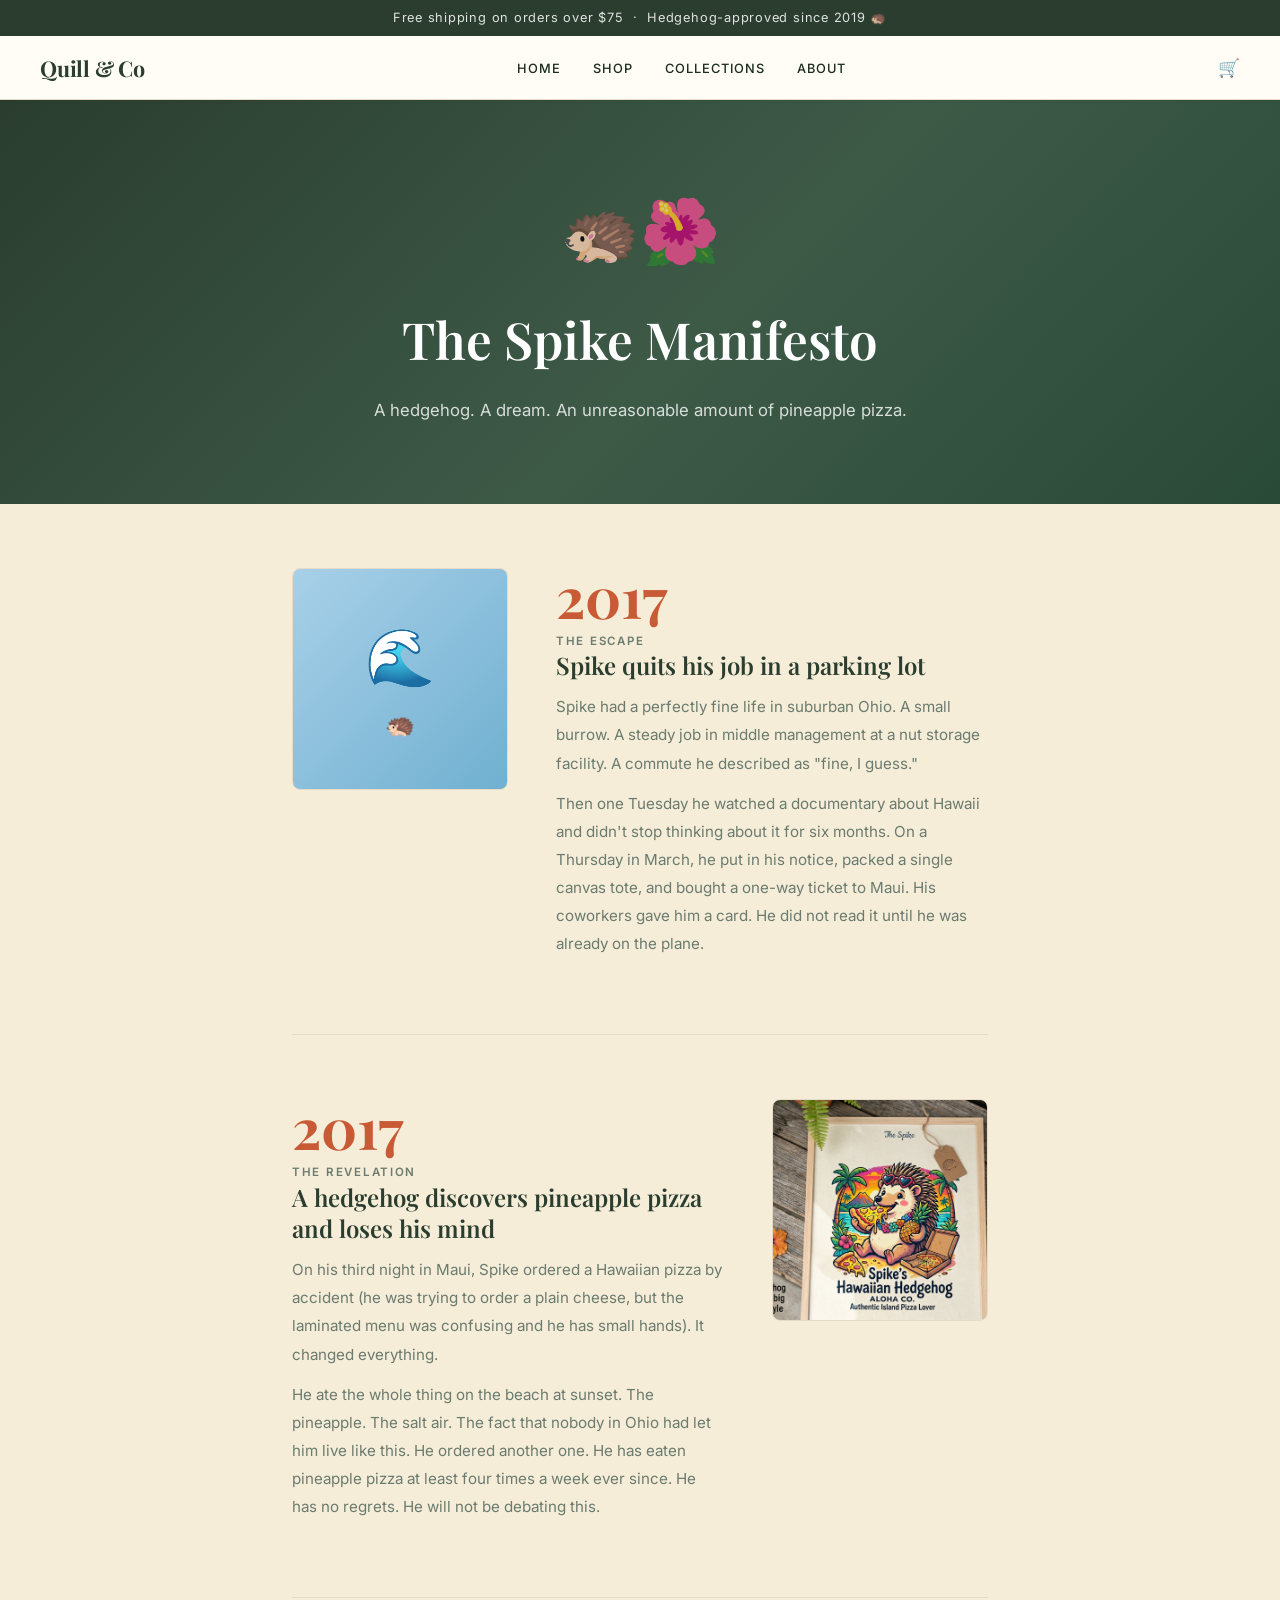
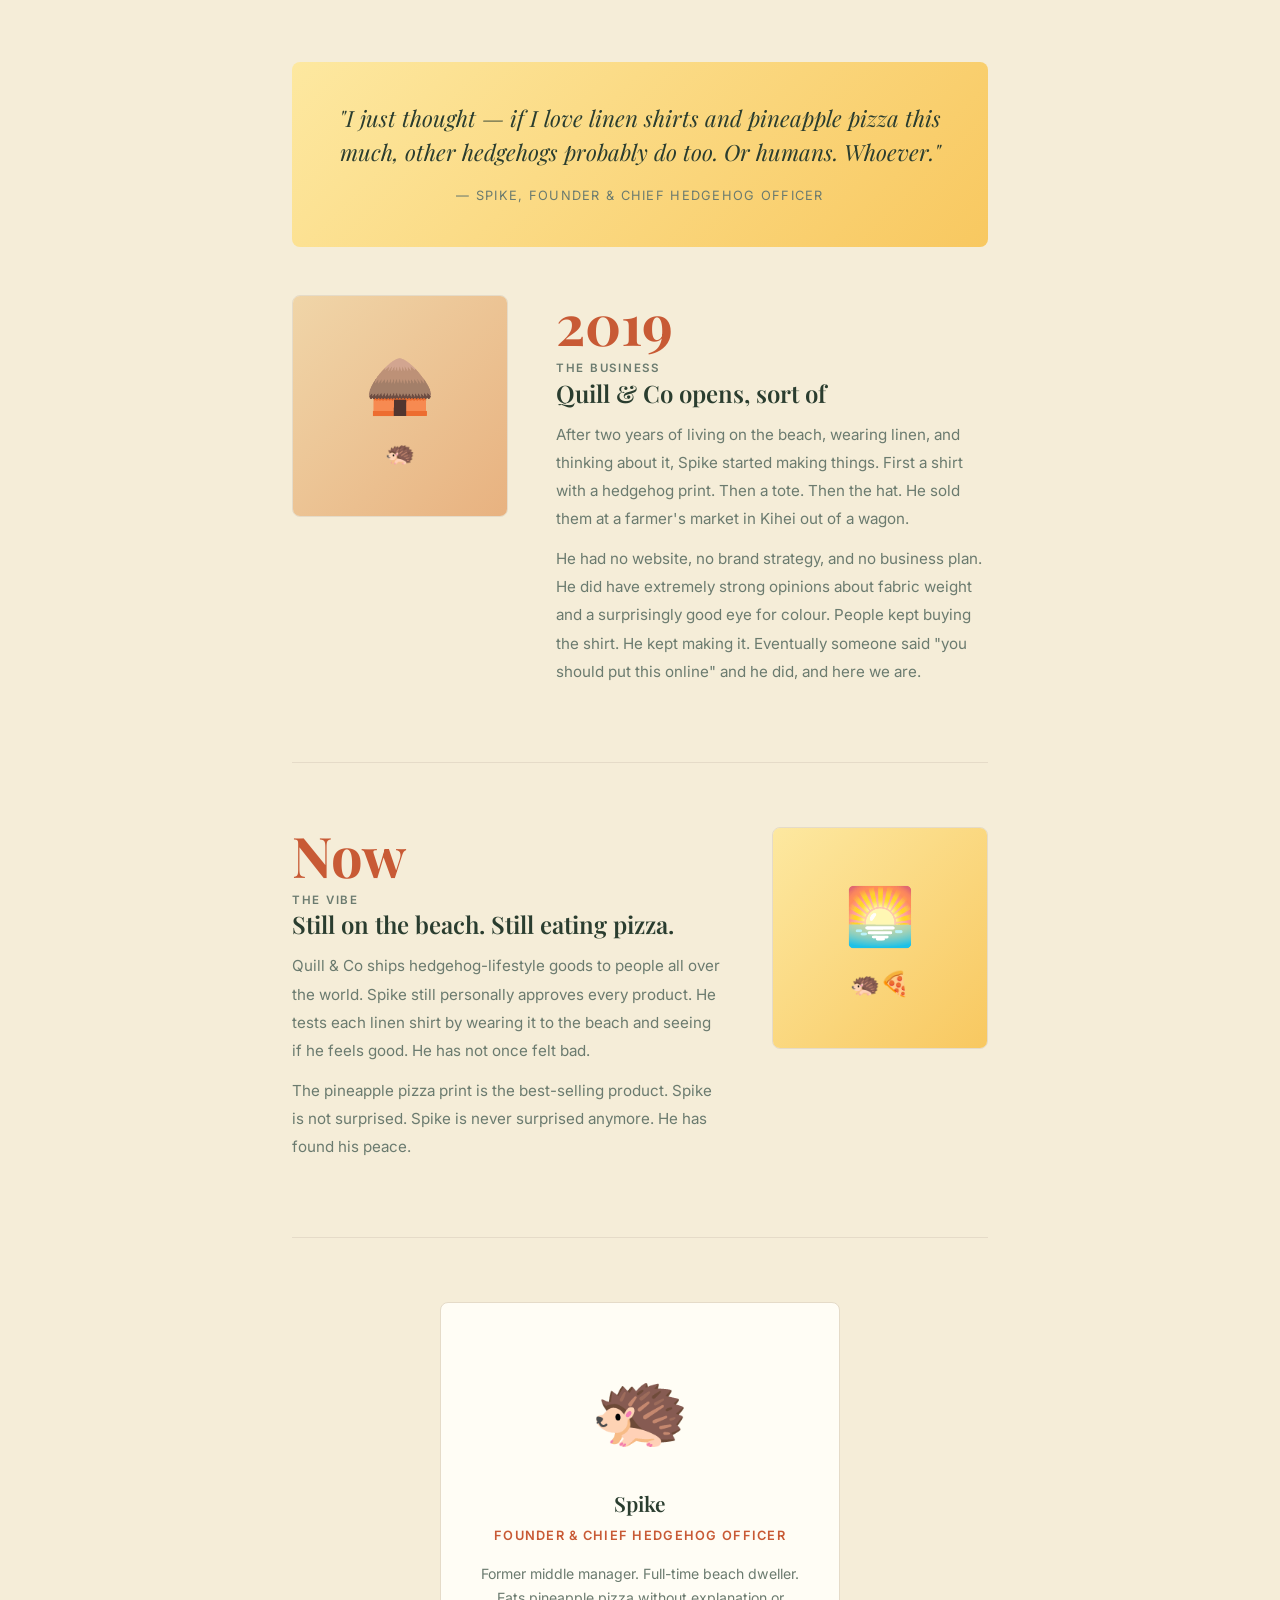
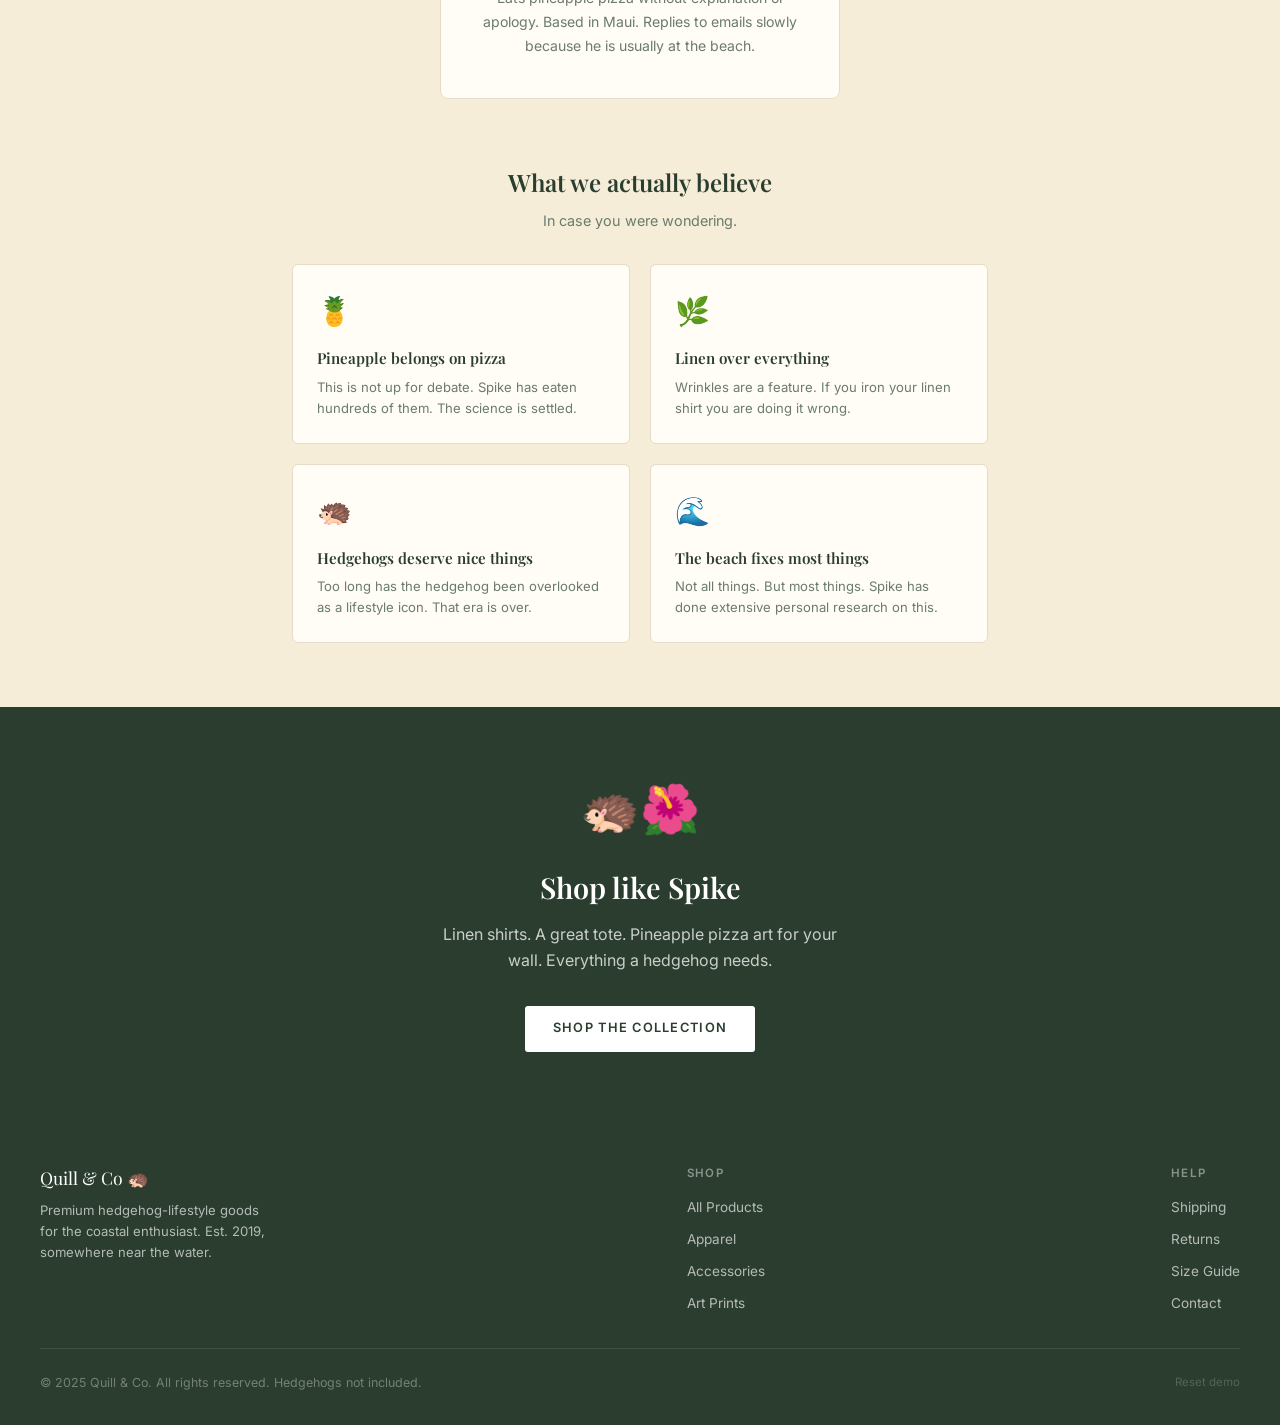
==== about.html @ cfb74a26 "About page update All about Spike!" ====
<!DOCTYPE html>
<html lang="en">
<head>
  <meta charset="UTF-8">
  <meta name="viewport" content="width=device-width, initial-scale=1.0">
  <title>Our Story — Quill & Co</title>
  <link rel="preconnect" href="https://fonts.googleapis.com">
  <link rel="preconnect" href="https://fonts.gstatic.com" crossorigin>
  <link href="https://fonts.googleapis.com/css2?family=Playfair+Display:ital,wght@0,400;0,600;0,700;1,400&family=Inter:wght@400;500;600&display=swap" rel="stylesheet">
  <link rel="stylesheet" href="style.css">
  <style>
    .about-hero {
      background: linear-gradient(135deg, #2A3D2F 0%, #3D5A47 55%, #2A4A38 100%);
      color: white;
      padding: 5rem 2rem;
      text-align: center;
    }
    .about-hero h1 { color: white; font-size: clamp(2rem, 4vw, 3.2rem); margin-bottom: 1rem; }
    .about-hero p { opacity: 0.8; max-width: 560px; margin: 0 auto; font-size: 1.05rem; }

    .story-section {
      max-width: 760px;
      margin: 0 auto;
      padding: 4rem 2rem;
    }

    .story-block {
      display: grid;
      grid-template-columns: 1fr 2fr;
      gap: 3rem;
      align-items: start;
      margin-bottom: 4rem;
      padding-bottom: 4rem;
      border-bottom: 1px solid var(--border);
    }

    .story-block:last-child { border-bottom: none; }

    .story-block.flip { grid-template-columns: 2fr 1fr; }
    .story-block.flip .story-img { order: 2; }
    .story-block.flip .story-text { order: 1; }

    .story-year {
      font-family: 'Playfair Display', Georgia, serif;
      font-size: 3.5rem;
      font-weight: 700;
      color: var(--coral);
      line-height: 1;
      margin-bottom: 0.5rem;
    }

    .story-label {
      font-size: 0.72rem;
      text-transform: uppercase;
      letter-spacing: 0.15em;
      color: var(--text-muted);
      font-weight: 600;
    }

    .story-text h2 {
      font-size: 1.5rem;
      margin-bottom: 0.75rem;
      line-height: 1.3;
    }

    .story-text p {
      color: var(--text-muted);
      line-height: 1.85;
      font-size: 0.95rem;
      margin-bottom: 0.75rem;
    }

    .story-img {
      border-radius: 8px;
      overflow: hidden;
      background: var(--cream);
      border: 1px solid var(--border);
    }

    .story-img img {
      width: 100%;
      height: 220px;
      object-fit: cover;
      display: block;
    }

    .story-img .img-placeholder {
      height: 220px;
      display: flex;
      align-items: center;
      justify-content: center;
      flex-direction: column;
      font-size: 3.5rem;
      gap: 0.25rem;
    }

    .spike-profile {
      background: var(--cream);
      border: 1px solid var(--border);
      border-radius: 8px;
      padding: 2.5rem;
      text-align: center;
      max-width: 400px;
      margin: 0 auto 4rem;
    }

    .spike-avatar {
      font-size: 5rem;
      display: block;
      margin-bottom: 1rem;
    }

    .spike-profile h3 {
      font-size: 1.3rem;
      margin-bottom: 0.25rem;
    }

    .spike-profile .title {
      font-size: 0.8rem;
      text-transform: uppercase;
      letter-spacing: 0.1em;
      color: var(--coral);
      font-weight: 600;
      margin-bottom: 1rem;
    }

    .spike-profile p {
      font-size: 0.88rem;
      color: var(--text-muted);
      line-height: 1.7;
    }

    .values-grid {
      display: grid;
      grid-template-columns: repeat(2, 1fr);
      gap: 1.25rem;
      margin-top: 2rem;
    }

    .value-card {
      background: var(--cream);
      border: 1px solid var(--border);
      border-radius: 6px;
      padding: 1.5rem;
    }

    .value-card .icon { font-size: 1.75rem; margin-bottom: 0.75rem; }
    .value-card h4 { font-size: 0.95rem; margin-bottom: 0.4rem; }
    .value-card p { font-size: 0.82rem; color: var(--text-muted); line-height: 1.6; }

    .pull-quote {
      background: linear-gradient(135deg, #FDE8A0 0%, #F8C860 100%);
      border-radius: 8px;
      padding: 2.5rem;
      text-align: center;
      margin: 3rem 0;
    }

    .pull-quote p {
      font-family: 'Playfair Display', Georgia, serif;
      font-size: 1.4rem;
      font-style: italic;
      color: var(--olive);
      line-height: 1.5;
      margin-bottom: 0.75rem;
    }

    .pull-quote cite {
      font-size: 0.8rem;
      color: var(--text-muted);
      font-style: normal;
      text-transform: uppercase;
      letter-spacing: 0.1em;
    }

    @media (max-width: 640px) {
      .story-block, .story-block.flip {
        grid-template-columns: 1fr;
      }
      .story-block.flip .story-img { order: 0; }
      .story-block.flip .story-text { order: 0; }
      .values-grid { grid-template-columns: 1fr; }
    }
  </style>
</head>
<body>

  <div class="announce-bar">Free shipping on orders over $75 &nbsp;·&nbsp; Hedgehog-approved since 2019 🦔</div>

  <nav>
    <a href="index.html" class="nav-logo">Quill & Co</a>
    <ul class="nav-links">
      <li><a href="index.html">Home</a></li>
      <li><a href="products.html">Shop</a></li>
      <li><a href="products.html">Collections</a></li>
      <li><a href="about.html">About</a></li>
    </ul>
    <div class="nav-cart" title="Cart">🛒</div>
  </nav>

  <div class="about-hero">
    <p style="font-size:4rem; margin-bottom:1rem;">🦔🌺</p>
    <h1>The Spike Manifesto</h1>
    <p>A hedgehog. A dream. An unreasonable amount of pineapple pizza.</p>
  </div>

  <div class="story-section">

    <!-- Origin -->
    <div class="story-block">
      <div class="story-img">
        <div class="img-placeholder" style="background: linear-gradient(135deg, #A8D0E8, #70B0D0);">
          <span>🌊</span>
          <span style="font-size:1.5rem;">🦔</span>
        </div>
      </div>
      <div class="story-text">
        <div class="story-year">2017</div>
        <div class="story-label">The Escape</div>
        <h2>Spike quits his job in a parking lot</h2>
        <p>Spike had a perfectly fine life in suburban Ohio. A small burrow. A steady job in middle management at a nut storage facility. A commute he described as "fine, I guess."</p>
        <p>Then one Tuesday he watched a documentary about Hawaii and didn't stop thinking about it for six months. On a Thursday in March, he put in his notice, packed a single canvas tote, and bought a one-way ticket to Maui. His coworkers gave him a card. He did not read it until he was already on the plane.</p>
      </div>
    </div>

    <!-- Pizza discovery -->
    <div class="story-block flip">
      <div class="story-text">
        <div class="story-year">2017</div>
        <div class="story-label">The Revelation</div>
        <h2>A hedgehog discovers pineapple pizza and loses his mind</h2>
        <p>On his third night in Maui, Spike ordered a Hawaiian pizza by accident (he was trying to order a plain cheese, but the laminated menu was confusing and he has small hands). It changed everything.</p>
        <p>He ate the whole thing on the beach at sunset. The pineapple. The salt air. The fact that nobody in Ohio had let him live like this. He ordered another one. He has eaten pineapple pizza at least four times a week ever since. He has no regrets. He will not be debating this.</p>
      </div>
      <div class="story-img">
        <img src="product-5.png" alt="Spike's Hawaiian art print">
      </div>
    </div>

    <!-- Pull quote -->
    <div class="pull-quote">
      <p>"I just thought — if I love linen shirts and pineapple pizza this much, other hedgehogs probably do too. Or humans. Whoever."</p>
      <cite>— Spike, Founder & Chief Hedgehog Officer</cite>
    </div>

    <!-- The shop -->
    <div class="story-block">
      <div class="story-img">
        <div class="img-placeholder" style="background: linear-gradient(135deg, #F0D5A8, #E8B280);">
          <span>🛖</span>
          <span style="font-size:1.5rem;">🦔</span>
        </div>
      </div>
      <div class="story-text">
        <div class="story-year">2019</div>
        <div class="story-label">The Business</div>
        <h2>Quill & Co opens, sort of</h2>
        <p>After two years of living on the beach, wearing linen, and thinking about it, Spike started making things. First a shirt with a hedgehog print. Then a tote. Then the hat. He sold them at a farmer's market in Kihei out of a wagon.</p>
        <p>He had no website, no brand strategy, and no business plan. He did have extremely strong opinions about fabric weight and a surprisingly good eye for colour. People kept buying the shirt. He kept making it. Eventually someone said "you should put this online" and he did, and here we are.</p>
      </div>
    </div>

    <!-- Today -->
    <div class="story-block flip">
      <div class="story-text">
        <div class="story-year">Now</div>
        <div class="story-label">The Vibe</div>
        <h2>Still on the beach. Still eating pizza.</h2>
        <p>Quill & Co ships hedgehog-lifestyle goods to people all over the world. Spike still personally approves every product. He tests each linen shirt by wearing it to the beach and seeing if he feels good. He has not once felt bad.</p>
        <p>The pineapple pizza print is the best-selling product. Spike is not surprised. Spike is never surprised anymore. He has found his peace.</p>
      </div>
      <div class="story-img">
        <div class="img-placeholder" style="background: linear-gradient(135deg, #FDE8A0, #F8C860);">
          <span>🌅</span>
          <span style="font-size:1.5rem;">🦔🍕</span>
        </div>
      </div>
    </div>

    <!-- Spike profile card -->
    <div class="spike-profile">
      <span class="spike-avatar">🦔</span>
      <h3>Spike</h3>
      <p class="title">Founder & Chief Hedgehog Officer</p>
      <p>Former middle manager. Full-time beach dweller. Eats pineapple pizza without explanation or apology. Based in Maui. Replies to emails slowly because he is usually at the beach.</p>
    </div>

    <!-- Values -->
    <h2 style="text-align:center; margin-bottom:0.5rem;">What we actually believe</h2>
    <p style="text-align:center; color:var(--text-muted); font-size:0.9rem; margin-bottom:0;">In case you were wondering.</p>
    <div class="values-grid">
      <div class="value-card">
        <div class="icon">🍍</div>
        <h4>Pineapple belongs on pizza</h4>
        <p>This is not up for debate. Spike has eaten hundreds of them. The science is settled.</p>
      </div>
      <div class="value-card">
        <div class="icon">🌿</div>
        <h4>Linen over everything</h4>
        <p>Wrinkles are a feature. If you iron your linen shirt you are doing it wrong.</p>
      </div>
      <div class="value-card">
        <div class="icon">🦔</div>
        <h4>Hedgehogs deserve nice things</h4>
        <p>Too long has the hedgehog been overlooked as a lifestyle icon. That era is over.</p>
      </div>
      <div class="value-card">
        <div class="icon">🌊</div>
        <h4>The beach fixes most things</h4>
        <p>Not all things. But most things. Spike has done extensive personal research on this.</p>
      </div>
    </div>

  </div>

  <section style="background: var(--olive); padding: 4rem 2rem; text-align: center; color: white;">
    <p style="font-size:3rem; margin-bottom:1rem;">🦔🌺</p>
    <h2 style="color:white; font-size:1.8rem; margin-bottom:0.75rem;">Shop like Spike</h2>
    <p style="opacity:0.75; margin-bottom:2rem; max-width:400px; margin-left:auto; margin-right:auto;">Linen shirts. A great tote. Pineapple pizza art for your wall. Everything a hedgehog needs.</p>
    <a href="products.html" class="btn btn-white">Shop the Collection</a>
  </section>

  <footer>
    <div class="footer-inner">
      <div class="footer-brand">
        <span class="footer-logo">Quill & Co 🦔</span>
        <p>Premium hedgehog-lifestyle goods for the coastal enthusiast. Est. 2019, somewhere near the water.</p>
      </div>
      <div class="footer-links">
        <h4>Shop</h4>
        <ul>
          <li><a href="products.html">All Products</a></li>
          <li><a href="products.html">Apparel</a></li>
          <li><a href="products.html">Accessories</a></li>
          <li><a href="products.html">Art Prints</a></li>
        </ul>
      </div>
      <div class="footer-links">
        <h4>Help</h4>
        <ul>
          <li><a href="#">Shipping</a></li>
          <li><a href="#">Returns</a></li>
          <li><a href="#">Size Guide</a></li>
          <li><a href="#">Contact</a></li>
        </ul>
      </div>
    </div>
    <div class="footer-bottom">
      <span>© 2025 Quill & Co. All rights reserved. Hedgehogs not included.</span>
      <a class="reset-link" onclick="resetDemo()">Reset demo</a>
    </div>
  </footer>

  <script src="posthog-init.js"></script>
</body>
</html>
---- style.css ----
:root {
  --sand: #F5EDD8;
  --cream: #FFFDF5;
  --coral: #C85A35;
  --coral-dark: #A84A28;
  --olive: #2A3D2F;
  --olive-mid: #4A6B52;
  --text: #1A2B1F;
  --text-muted: #6B7B6F;
  --border: #E5DBC8;
  --white: #FFFFFF;
}

* { margin: 0; padding: 0; box-sizing: border-box; }

body {
  font-family: 'Inter', -apple-system, BlinkMacSystemFont, sans-serif;
  background: var(--sand);
  color: var(--text);
  line-height: 1.6;
}

h1, h2, h3, h4 {
  font-family: 'Playfair Display', Georgia, serif;
  font-weight: 600;
  color: var(--olive);
}

/* ─── Announcement bar ─── */
.announce-bar {
  background: var(--olive);
  color: rgba(255,255,255,0.85);
  text-align: center;
  padding: 0.5rem 1rem;
  font-size: 0.8rem;
  letter-spacing: 0.06em;
}

/* ─── Nav ─── */
nav {
  background: var(--cream);
  border-bottom: 1px solid var(--border);
  padding: 0 2.5rem;
  display: flex;
  align-items: center;
  justify-content: space-between;
  height: 64px;
  position: sticky;
  top: 0;
  z-index: 100;
  box-shadow: 0 1px 4px rgba(0,0,0,0.05);
}

.nav-logo {
  font-family: 'Playfair Display', Georgia, serif;
  font-size: 1.35rem;
  font-weight: 700;
  color: var(--olive);
  text-decoration: none;
  letter-spacing: -0.01em;
}

.nav-links {
  display: flex;
  gap: 2rem;
  list-style: none;
  align-items: center;
}

.nav-links a {
  text-decoration: none;
  color: var(--text);
  font-size: 0.8rem;
  font-weight: 500;
  letter-spacing: 0.08em;
  text-transform: uppercase;
  transition: color 0.2s;
}

.nav-links a:hover { color: var(--coral); }

.nav-cart {
  font-size: 1.1rem;
  cursor: pointer;
  position: relative;
}

.cart-badge {
  position: absolute;
  top: -6px;
  right: -8px;
  background: var(--coral);
  color: white;
  font-size: 0.65rem;
  font-family: 'Inter', sans-serif;
  width: 16px;
  height: 16px;
  border-radius: 50%;
  display: flex;
  align-items: center;
  justify-content: center;
  font-weight: 600;
}

/* ─── Buttons ─── */
.btn {
  display: inline-block;
  padding: 0.8rem 1.75rem;
  border-radius: 3px;
  font-weight: 600;
  font-size: 0.8rem;
  letter-spacing: 0.1em;
  text-transform: uppercase;
  cursor: pointer;
  transition: all 0.2s;
  text-decoration: none;
  border: none;
  font-family: 'Inter', sans-serif;
}

.btn-primary { background: var(--coral); color: white; }
.btn-primary:hover { background: var(--coral-dark); transform: translateY(-1px); }

.btn-outline {
  background: transparent;
  color: var(--olive);
  border: 2px solid var(--olive);
}
.btn-outline:hover { background: var(--olive); color: white; }

.btn-white {
  background: white;
  color: var(--olive);
}
.btn-white:hover { background: var(--cream); transform: translateY(-1px); }

.btn-ghost {
  background: rgba(255,255,255,0.15);
  color: white;
  border: 2px solid rgba(255,255,255,0.5);
  margin-left: 0.75rem;
}
.btn-ghost:hover { border-color: white; background: rgba(255,255,255,0.25); }

.btn-full { width: 100%; text-align: center; }

/* ─── Hero ─── */
.hero {
  background: linear-gradient(135deg, #2A3D2F 0%, #3D5A47 55%, #2A4A38 100%);
  color: white;
  padding: 6rem 2rem 5rem;
  text-align: center;
  position: relative;
  overflow: hidden;
}

.hero::before {
  content: '';
  position: absolute;
  inset: 0;
  background: url("data:image/svg+xml,%3Csvg width='60' height='60' viewBox='0 0 60 60' xmlns='http://www.w3.org/2000/svg'%3E%3Cg fill='none' fill-rule='evenodd'%3E%3Cg fill='%23ffffff' fill-opacity='0.03'%3E%3Ccircle cx='30' cy='30' r='4'/%3E%3C/g%3E%3C/g%3E%3C/svg%3E");
}

.hero-content { position: relative; z-index: 1; }

.hero-eyebrow {
  font-size: 0.75rem;
  letter-spacing: 0.2em;
  text-transform: uppercase;
  opacity: 0.65;
  margin-bottom: 1rem;
  font-weight: 500;
}

.hero h1 {
  font-size: clamp(2.4rem, 5vw, 3.8rem);
  color: white;
  margin-bottom: 1.25rem;
  line-height: 1.15;
  max-width: 700px;
  margin-left: auto;
  margin-right: auto;
}

.hero p {
  font-size: 1.1rem;
  opacity: 0.8;
  margin-bottom: 2.5rem;
  max-width: 480px;
  margin-left: auto;
  margin-right: auto;
}

.hero-hedgehog {
  font-size: 5rem;
  display: block;
  margin-bottom: 1.5rem;
  filter: drop-shadow(0 4px 12px rgba(0,0,0,0.2));
}

/* ─── Page header ─── */
.page-header {
  background: var(--cream);
  border-bottom: 1px solid var(--border);
  padding: 2.5rem 2rem;
  text-align: center;
}

.page-header h1 { font-size: 2rem; margin-bottom: 0.25rem; }
.page-header p { color: var(--text-muted); font-size: 0.95rem; }

/* ─── Container ─── */
.container {
  max-width: 1200px;
  margin: 0 auto;
  padding: 0 2rem;
}

/* ─── Sections ─── */
.section { padding: 4.5rem 0; }
.section-sm { padding: 2.5rem 0; }

.section-header {
  text-align: center;
  margin-bottom: 3rem;
}
.section-header h2 { font-size: 1.9rem; margin-bottom: 0.5rem; }
.section-header p { color: var(--text-muted); font-size: 0.95rem; }

/* ─── Product grid ─── */
.product-grid {
  display: grid;
  grid-template-columns: repeat(auto-fill, minmax(280px, 1fr));
  gap: 1.5rem;
}

.product-grid-3 {
  display: grid;
  grid-template-columns: repeat(auto-fill, minmax(300px, 1fr));
  gap: 1.5rem;
}

.product-card {
  background: var(--cream);
  border-radius: 6px;
  overflow: hidden;
  cursor: pointer;
  transition: transform 0.2s, box-shadow 0.2s;
  border: 1px solid var(--border);
  text-decoration: none;
  color: inherit;
  display: block;
}

.product-card:hover {
  transform: translateY(-4px);
  box-shadow: 0 16px 40px rgba(0,0,0,0.1);
}

.product-img {
  height: 240px;
  display: flex;
  align-items: center;
  justify-content: center;
  flex-direction: column;
  line-height: 1;
  overflow: hidden;
}

.product-img img {
  width: 100%;
  height: 100%;
  object-fit: cover;
  display: block;
}

.product-emoji { font-size: 4.5rem; }
.product-emoji-sm { font-size: 2.5rem; }

.product-info { padding: 1.25rem; }

.product-name {
  font-family: 'Playfair Display', Georgia, serif;
  font-size: 1.05rem;
  font-weight: 600;
  color: var(--olive);
  margin-bottom: 0.2rem;
}

.product-subtitle {
  font-size: 0.82rem;
  color: var(--text-muted);
  margin-bottom: 0.75rem;
}

.product-price {
  font-size: 1.05rem;
  font-weight: 700;
  color: var(--coral);
}

.product-badge {
  display: inline-block;
  background: var(--olive);
  color: white;
  font-size: 0.65rem;
  font-weight: 600;
  letter-spacing: 0.1em;
  text-transform: uppercase;
  padding: 0.2rem 0.5rem;
  border-radius: 2px;
  margin-bottom: 0.5rem;
}

/* ─── Product detail ─── */
.product-detail-wrap {
  max-width: 1050px;
  margin: 0 auto;
  padding: 2.5rem 2rem 4rem;
  display: grid;
  grid-template-columns: 1fr 1fr;
  gap: 4.5rem;
  align-items: start;
}

.product-detail-img {
  border-radius: 8px;
  height: 480px;
  display: flex;
  align-items: center;
  justify-content: center;
  flex-direction: column;
  font-size: 7rem;
  line-height: 1.1;
  position: sticky;
  top: 80px;
  overflow: hidden;
}

.product-detail-img img {
  width: 100%;
  height: 100%;
  object-fit: cover;
  border-radius: 8px;
  display: block;
}

.detail-eyebrow {
  font-size: 0.75rem;
  letter-spacing: 0.15em;
  text-transform: uppercase;
  color: var(--text-muted);
  margin-bottom: 0.5rem;
  font-weight: 500;
}

.detail-title {
  font-size: 2.1rem;
  margin-bottom: 0.25rem;
  line-height: 1.2;
}

.detail-subtitle {
  color: var(--text-muted);
  font-size: 0.95rem;
  margin-bottom: 1.5rem;
}

.detail-price {
  font-size: 2rem;
  font-weight: 700;
  color: var(--coral);
  margin-bottom: 1.75rem;
}

.detail-description {
  color: var(--text-muted);
  margin-bottom: 2rem;
  line-height: 1.85;
  font-size: 0.95rem;
}

.size-label {
  font-size: 0.75rem;
  font-weight: 600;
  text-transform: uppercase;
  letter-spacing: 0.1em;
  color: var(--text);
  display: block;
  margin-bottom: 0.6rem;
}

.size-options {
  display: flex;
  flex-wrap: wrap;
  gap: 0.5rem;
  margin-bottom: 1.75rem;
}

.size-btn {
  padding: 0.4rem 0.8rem;
  border: 1px solid var(--border);
  background: var(--cream);
  border-radius: 3px;
  cursor: pointer;
  font-size: 0.8rem;
  font-family: 'Inter', sans-serif;
  transition: all 0.15s;
  color: var(--text);
}

.size-btn.active, .size-btn:hover {
  border-color: var(--olive);
  background: var(--olive);
  color: white;
}

.add-to-cart-btn {
  width: 100%;
  padding: 1rem;
  font-size: 0.85rem;
  margin-bottom: 1rem;
  border-radius: 3px;
}

.wishlist-btn {
  width: 100%;
  padding: 0.9rem;
  font-size: 0.8rem;
  border-radius: 3px;
}

.detail-meta {
  margin-top: 2rem;
  padding-top: 1.5rem;
  border-top: 1px solid var(--border);
  font-size: 0.82rem;
  color: var(--text-muted);
}

.detail-meta p { margin-bottom: 0.3rem; }

/* ─── Feature flag banner ─── */
#discount-banner {
  display: none;
  background: var(--coral);
  color: white;
  text-align: center;
  padding: 0.6rem 1rem;
  font-size: 0.85rem;
  font-weight: 500;
}

/* ─── Breadcrumb ─── */
.breadcrumb {
  padding: 1rem 2rem;
  max-width: 1050px;
  margin: 0 auto;
  font-size: 0.82rem;
  color: var(--text-muted);
}
.breadcrumb a { color: var(--text-muted); text-decoration: none; }
.breadcrumb a:hover { color: var(--coral); }
.breadcrumb span { margin: 0 0.4rem; }

/* ─── Value props ─── */
.value-props {
  display: grid;
  grid-template-columns: repeat(3, 1fr);
  gap: 2rem;
}

.value-prop {
  text-align: center;
  padding: 2rem;
  background: var(--cream);
  border-radius: 6px;
  border: 1px solid var(--border);
}

.value-prop .icon { font-size: 2.2rem; margin-bottom: 1rem; }
.value-prop h3 { font-size: 1rem; margin-bottom: 0.5rem; }
.value-prop p { font-size: 0.85rem; color: var(--text-muted); }

/* ─── Checkout page ─── */
.checkout-wrap {
  max-width: 560px;
  margin: 4rem auto;
  padding: 0 2rem 4rem;
  text-align: center;
}

.checkout-icon { font-size: 3.5rem; margin-bottom: 1rem; display: block; }

.checkout-wrap h1 { font-size: 2rem; margin-bottom: 0.5rem; }

.checkout-sub {
  color: var(--text-muted);
  margin-bottom: 2rem;
  font-size: 0.95rem;
}

.order-summary {
  background: var(--cream);
  border: 1px solid var(--border);
  border-radius: 6px;
  padding: 1.5rem;
  text-align: left;
  margin-bottom: 1.5rem;
}

.order-summary-title {
  font-size: 0.72rem;
  text-transform: uppercase;
  letter-spacing: 0.12em;
  color: var(--text-muted);
  font-weight: 600;
  margin-bottom: 1rem;
}

.order-line {
  display: flex;
  justify-content: space-between;
  align-items: center;
  padding: 0.6rem 0;
  border-bottom: 1px solid var(--border);
  font-size: 0.9rem;
}

.order-line:last-child {
  border-bottom: none;
  font-weight: 700;
  color: var(--olive);
  padding-top: 0.75rem;
  font-size: 0.95rem;
}

.order-number {
  margin-top: 1.5rem;
  font-size: 0.8rem;
  color: var(--text-muted);
}

/* ─── Footer ─── */
footer {
  background: var(--olive);
  color: rgba(255,255,255,0.65);
  padding: 3rem 2rem 2rem;
  margin-top: 0;
}

.footer-inner {
  max-width: 1200px;
  margin: 0 auto;
  display: flex;
  justify-content: space-between;
  align-items: flex-start;
  gap: 2rem;
  padding-bottom: 2rem;
  border-bottom: 1px solid rgba(255,255,255,0.1);
  flex-wrap: wrap;
}

.footer-brand .footer-logo {
  font-family: 'Playfair Display', Georgia, serif;
  font-size: 1.1rem;
  color: white;
  display: block;
  margin-bottom: 0.5rem;
}

.footer-brand p {
  font-size: 0.82rem;
  max-width: 240px;
  line-height: 1.6;
}

.footer-links h4 {
  font-size: 0.72rem;
  letter-spacing: 0.12em;
  text-transform: uppercase;
  color: rgba(255,255,255,0.45);
  margin-bottom: 0.75rem;
  font-family: 'Inter', sans-serif;
}

.footer-links ul {
  list-style: none;
  display: flex;
  flex-direction: column;
  gap: 0.4rem;
}

.footer-links a {
  color: rgba(255,255,255,0.65);
  text-decoration: none;
  font-size: 0.85rem;
  transition: color 0.2s;
}

.footer-links a:hover { color: white; }

.footer-bottom {
  max-width: 1200px;
  margin: 1.5rem auto 0;
  display: flex;
  justify-content: space-between;
  align-items: center;
  font-size: 0.78rem;
  color: rgba(255,255,255,0.35);
}

.reset-link {
  cursor: pointer;
  color: rgba(255,255,255,0.2);
  text-decoration: none;
  transition: color 0.2s;
  font-size: 0.72rem;
}
.reset-link:hover { color: rgba(255,255,255,0.5); }

/* ─── Divider ─── */
.divider {
  height: 1px;
  background: var(--border);
  margin: 0;
}

/* ─── Responsive ─── */
@media (max-width: 768px) {
  .product-detail-wrap {
    grid-template-columns: 1fr;
    gap: 2rem;
  }
  .product-detail-img {
    height: 300px;
    font-size: 5rem;
    position: static;
  }
  .value-props {
    grid-template-columns: 1fr;
  }
  nav { padding: 0 1.25rem; }
  .nav-links { display: none; }
}
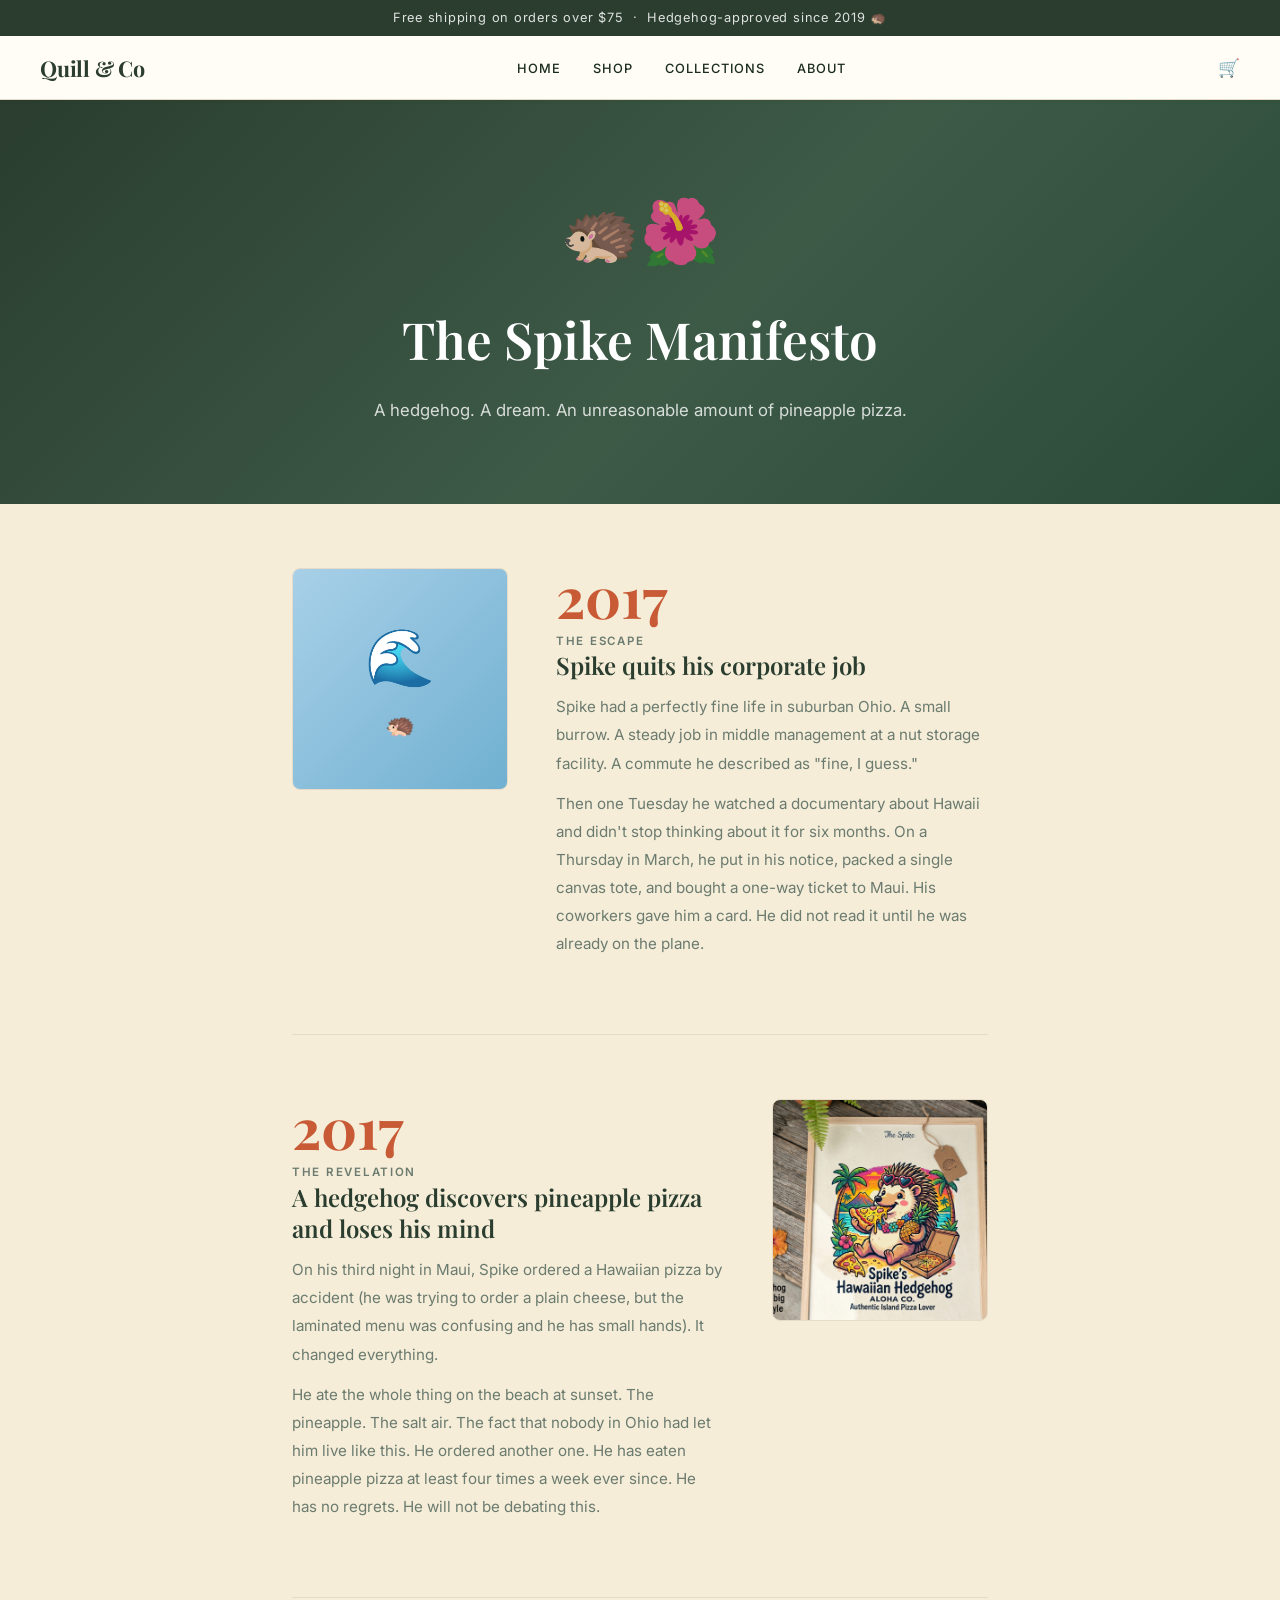
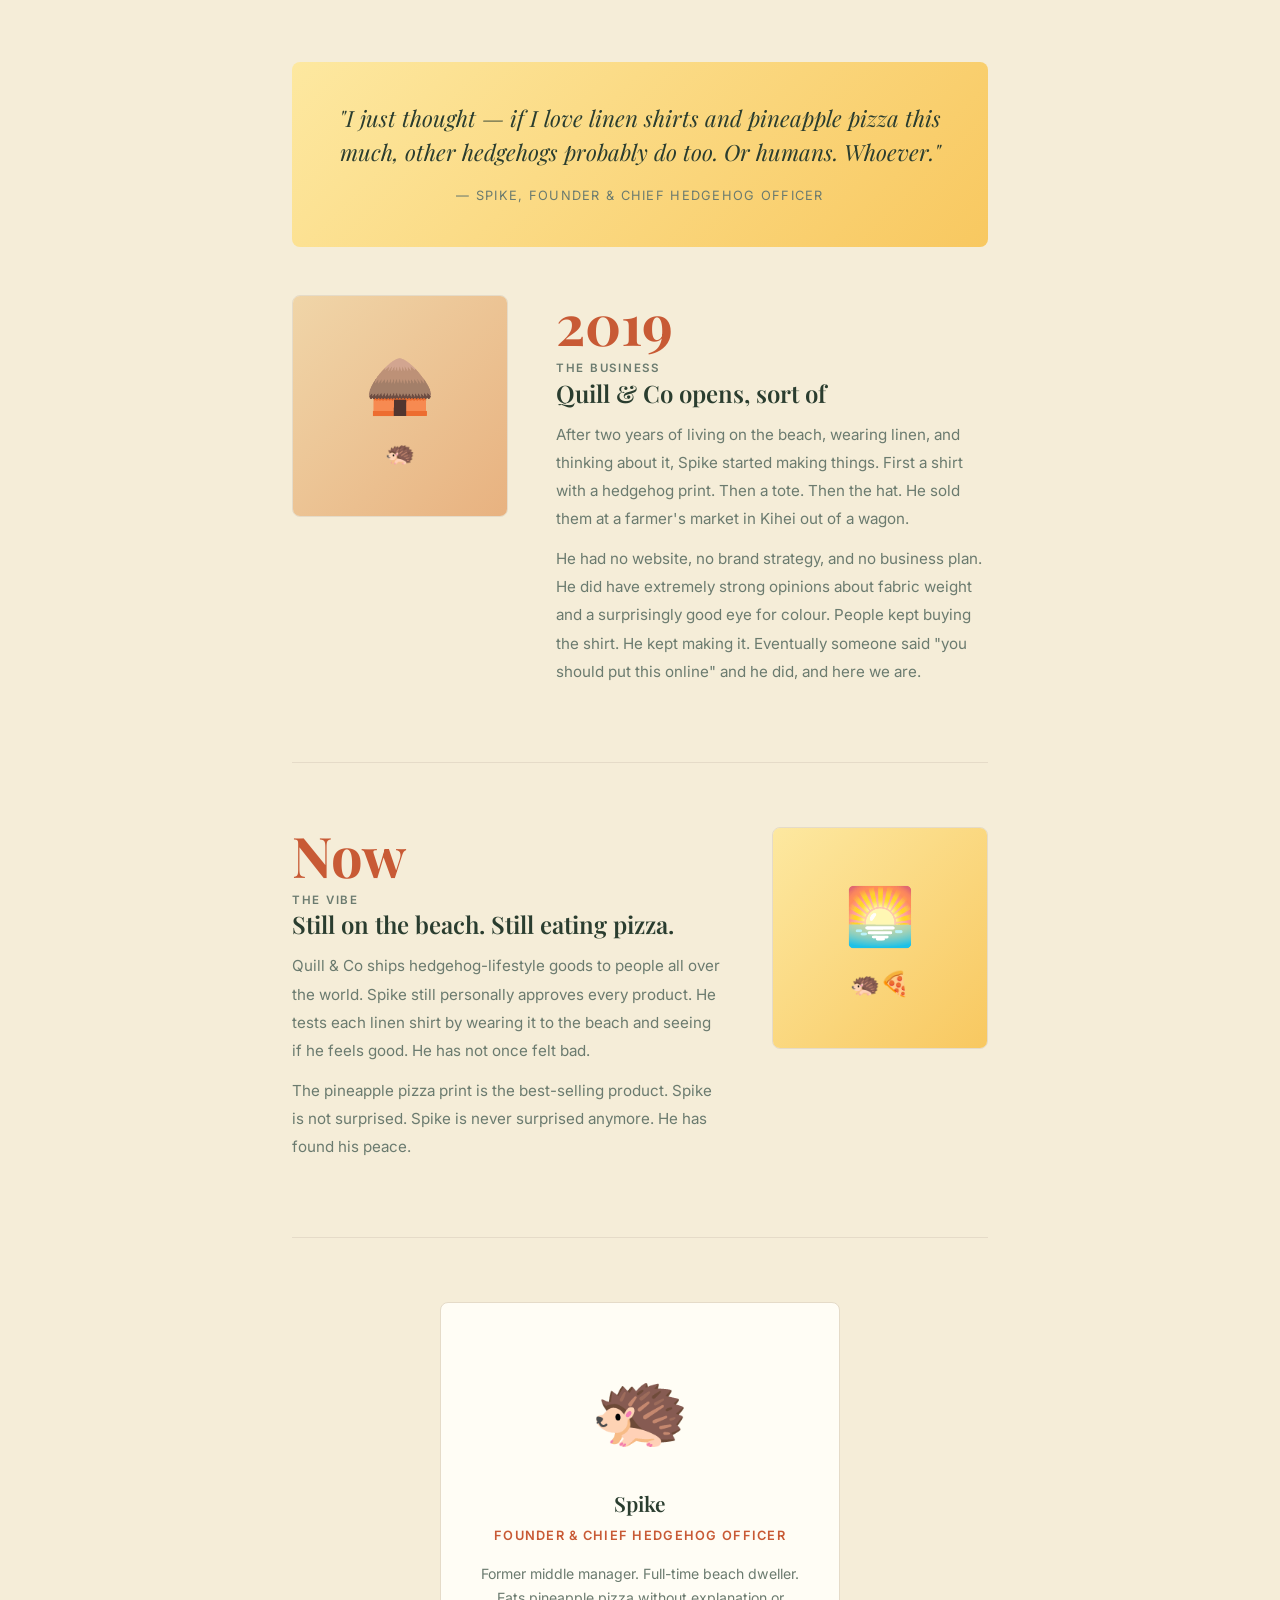
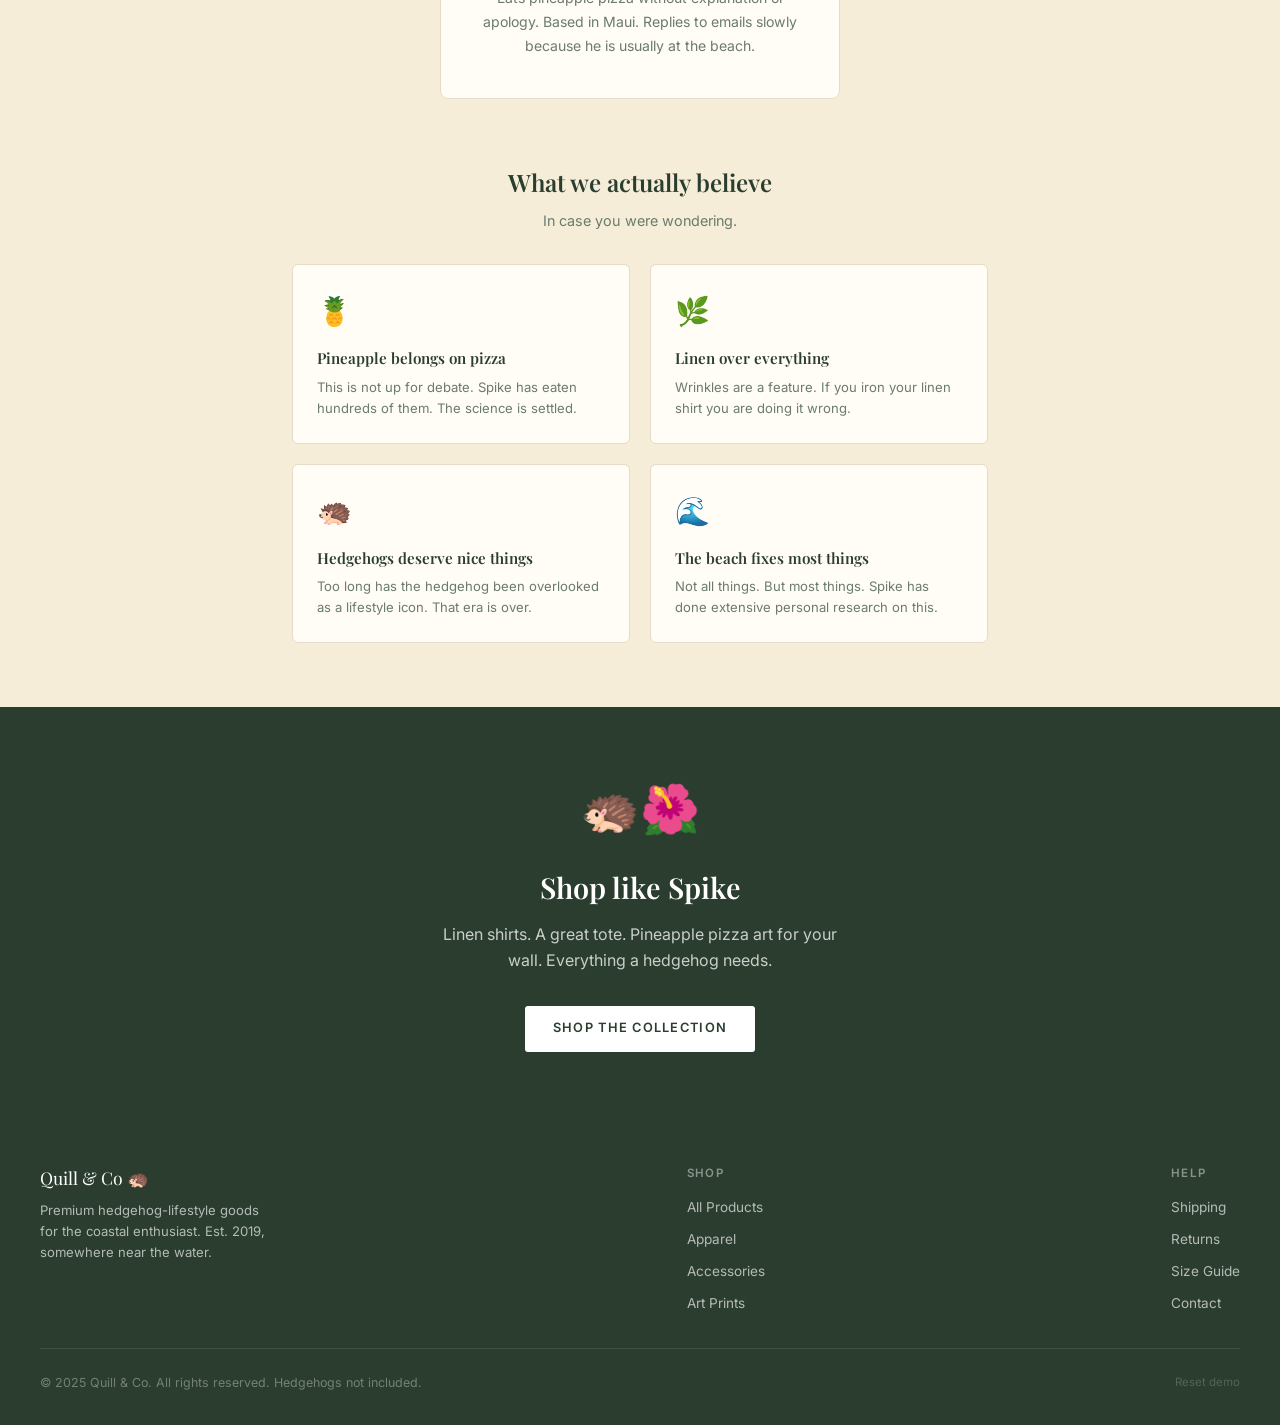
==== commit ccb18da2: "Update Spike's origin story heading" ====
--- a/about.html
+++ b/about.html
@@ -217,7 +217,7 @@
       <div class="story-text">
         <div class="story-year">2017</div>
         <div class="story-label">The Escape</div>
-        <h2>Spike quits his job in a parking lot</h2>
+        <h2>Spike quits his corporate job</h2>
         <p>Spike had a perfectly fine life in suburban Ohio. A small burrow. A steady job in middle management at a nut storage facility. A commute he described as "fine, I guess."</p>
         <p>Then one Tuesday he watched a documentary about Hawaii and didn't stop thinking about it for six months. On a Thursday in March, he put in his notice, packed a single canvas tote, and bought a one-way ticket to Maui. His coworkers gave him a card. He did not read it until he was already on the plane.</p>
       </div>
